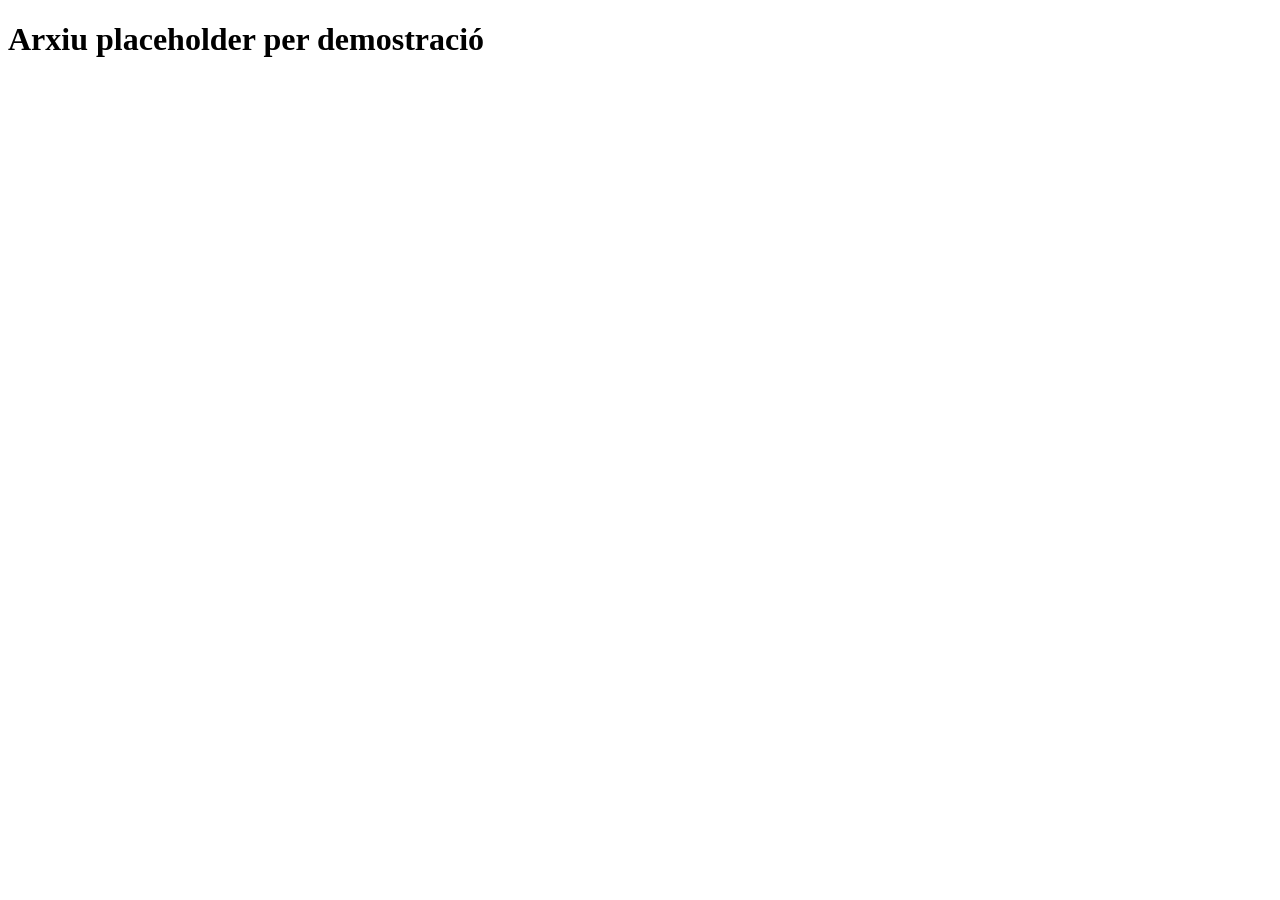
==== index.html @ e850efcb "Add files via upload" ====
<!DOCTYPE html>
<html lang="ca">
<head>
  <meta charset="UTF-8">
  <meta name="viewport" content="width=device-width, initial-scale=1.0">
  <title>Simulador Lliga de Debat</title>
</head>
<body>
  <h1>Arxiu placeholder per demostració</h1>
</body>
</html>
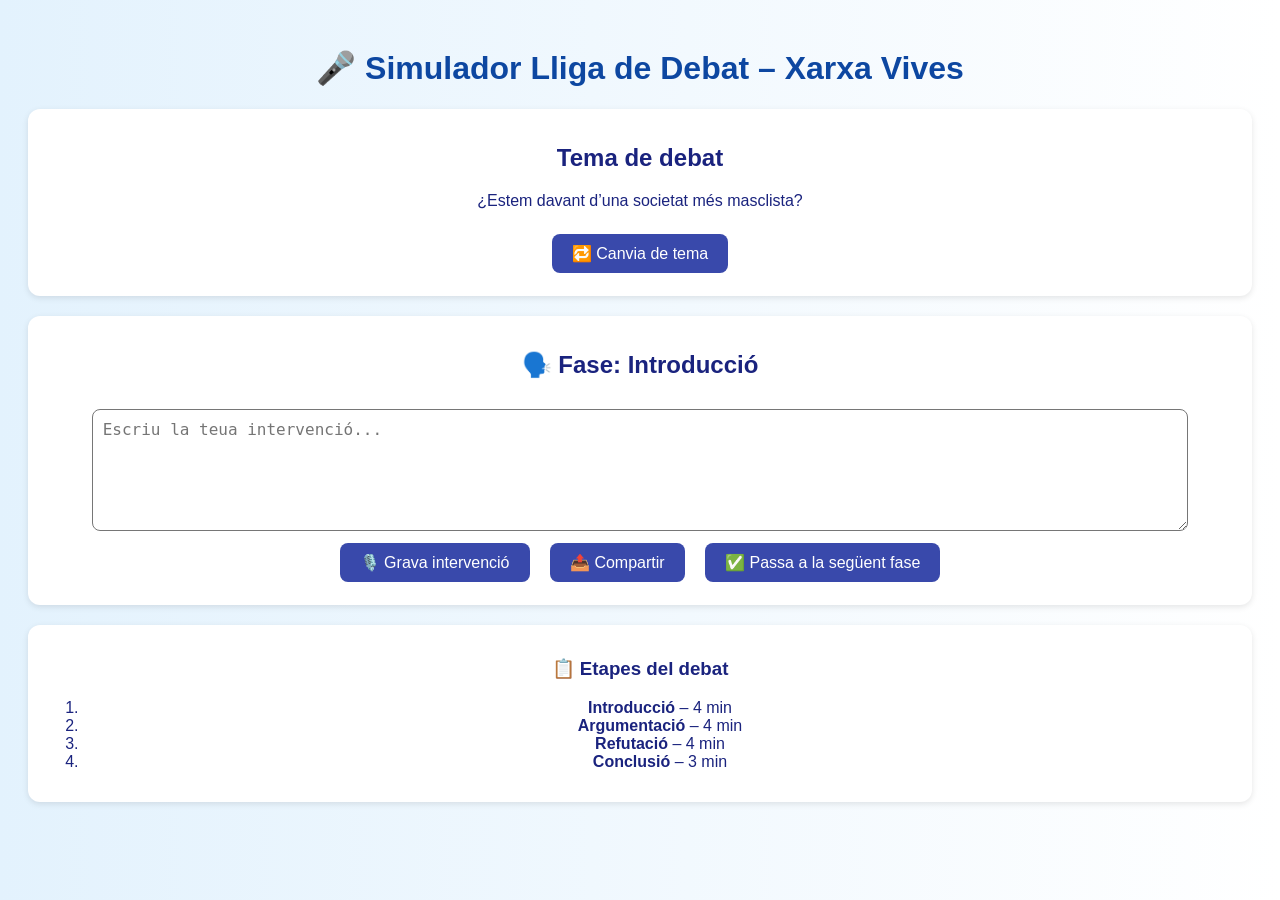
==== commit 3f38bd06: "Add files via upload" ====
--- a/index.html
+++ b/index.html
@@ -4,8 +4,145 @@
   <meta charset="UTF-8">
   <meta name="viewport" content="width=device-width, initial-scale=1.0">
   <title>Simulador Lliga de Debat</title>
+  <style>
+    body {
+      font-family: 'Segoe UI', sans-serif;
+      background: linear-gradient(to right, #e3f2fd, #fff);
+      text-align: center;
+      padding: 20px;
+      color: #1a237e;
+    }
+    h1 {
+      color: #0d47a1;
+    }
+    .fase, .feedback, .resultat {
+      margin-top: 20px;
+      padding: 15px;
+      background-color: #fff;
+      border-radius: 12px;
+      box-shadow: 0 2px 6px rgba(0,0,0,0.1);
+    }
+    button {
+      padding: 10px 20px;
+      margin: 8px;
+      font-size: 1rem;
+      background-color: #3949ab;
+      color: #fff;
+      border: none;
+      border-radius: 8px;
+      cursor: pointer;
+    }
+    textarea {
+      width: 90%;
+      height: 100px;
+      margin-top: 10px;
+      font-size: 1rem;
+      border-radius: 8px;
+      padding: 10px;
+    }
+    select {
+      font-size: 1rem;
+      padding: 5px 10px;
+    }
+  </style>
 </head>
 <body>
-  <h1>Arxiu placeholder per demostració</h1>
+  <h1>🎤 Simulador Lliga de Debat – Xarxa Vives</h1>
+
+  <div class="fase">
+    <h2>Tema de debat</h2>
+    <p id="tema">¿Estem davant d’una societat més masclista?</p>
+    <button onclick="canviarTema()">🔁 Canvia de tema</button>
+  </div>
+
+  <div class="fase">
+    <h2>🗣️ Fase: <span id="faseActual">Introducció</span></h2>
+    <textarea id="intervencio" placeholder="Escriu la teua intervenció..."></textarea><br>
+    <button onclick="reconeixementVeu()">🎙️ Grava intervenció</button>
+    <button onclick="compartirIntervencio()">📤 Compartir</button>
+    <button onclick="següentFase()">✅ Passa a la següent fase</button>
+  </div>
+
+  <div class="resultat">
+    <h3>📋 Etapes del debat</h3>
+    <ol>
+      <li><b>Introducció</b> – 4 min</li>
+      <li><b>Argumentació</b> – 4 min</li>
+      <li><b>Refutació</b> – 4 min</li>
+      <li><b>Conclusió</b> – 3 min</li>
+    </ol>
+  </div>
+
+  <div class="feedback" id="feedback" style="display:none;">
+    <h2>🔎 Autoavaluació</h2>
+    <p><b>Contingut i argumentació:</b> ¿Has usat dades, exemples i idees clares?</p>
+    <p><b>Estructura i estratègia:</b> ¿Has seguit les fases amb coherència i ordre?</p>
+    <p><b>Expressió i estil:</b> ¿T’has expressat amb fluïdesa i recursos retòrics?</p>
+    <textarea placeholder="Escriu la teua autoavaluació o feedback docent..."></textarea><br>
+    <button onclick="avaluarAmbIA()">🤖 Avaluar amb IA</button>
+    <div id="resultatIA" style="margin-top:15px; color:#0d47a1;"></div>
+  </div>
+
+  <script>
+    const fases = ["Introducció", "Argumentació", "Refutació", "Conclusió"];
+    let indexFase = 0;
+
+    function següentFase() {
+      indexFase++;
+      if (indexFase < fases.length) {
+        document.getElementById("faseActual").innerText = fases[indexFase];
+        document.getElementById("intervencio").value = "";
+      } else {
+        document.querySelector(".fase").style.display = "none";
+        document.getElementById("feedback").style.display = "block";
+      }
+    }
+
+    const temes = [
+      "¿Estem davant d’una societat més masclista?",
+      "¿La IA millorarà realment l’educació?",
+      "¿S'hauria d'eliminar l'ús de mòbils a l'aula?",
+      "¿El sistema educatiu hauria de ser més pràctic que teòric?",
+      "¿Caldria limitar l’ús de xarxes socials entre menors?"
+    ];
+
+    function canviarTema() {
+      const aleatori = temes[Math.floor(Math.random() * temes.length)];
+      document.getElementById("tema").innerText = aleatori;
+    }
+
+    function reconeixementVeu() {
+      const reconeixement = new (window.SpeechRecognition || window.webkitSpeechRecognition)();
+      reconeixement.lang = "ca-ES";
+      reconeixement.start();
+      reconeixement.onresult = function(event) {
+        const transcripcio = event.results[0][0].transcript;
+        document.getElementById("intervencio").value = transcripcio;
+      };
+    }
+
+    function compartirIntervencio() {
+      const text = document.getElementById("intervencio").value;
+      if (navigator.share) {
+        navigator.share({
+          title: "La meua intervenció de debat",
+          text: text
+        });
+      } else {
+        navigator.clipboard.writeText(text).then(() => {
+          alert("Text copiat al porta-retalls!");
+        });
+      }
+    }
+
+    function avaluarAmbIA() {
+      const simulacio = `🧠 AVALUACIÓ (simulada)
+
+🟢 Contingut: Bona estructuració d'idees amb exemples clars.
+🟡 Estratègia: El discurs podria millorar en transicions entre idees.
+🔵 Expressió: Ús correcte de recursos retòrics. Fluïdesa adequada.`;
+      document.getElementById("resultatIA").innerText = simulacio;
+    }
+  </script>
 </body>
 </html>
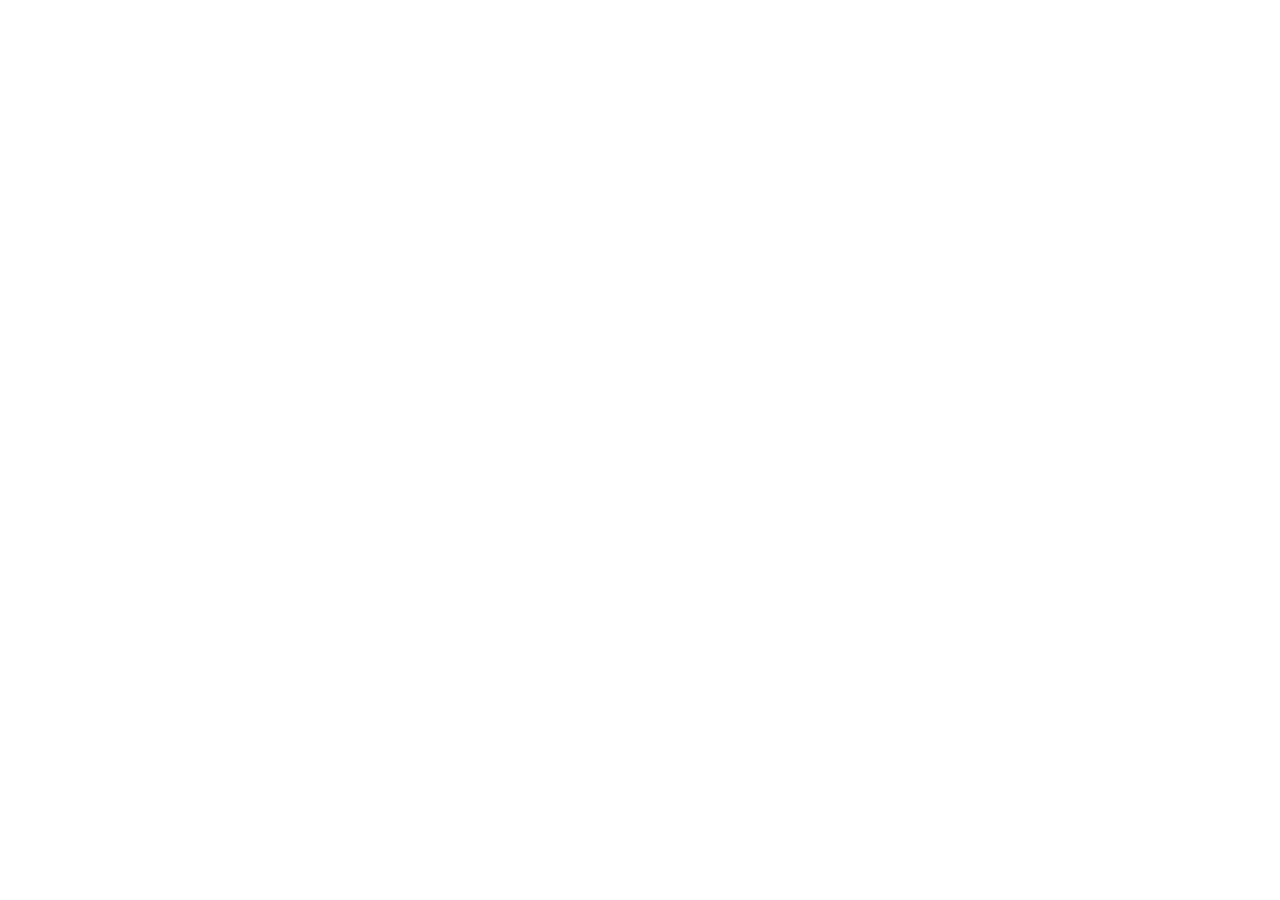
==== commit 3d05cc0e: "Add files via upload" ====
--- a/index.html
+++ b/index.html
@@ -1,148 +1,5 @@
 <!DOCTYPE html>
 <html lang="ca">
-<head>
-  <meta charset="UTF-8">
-  <meta name="viewport" content="width=device-width, initial-scale=1.0">
-  <title>Simulador Lliga de Debat</title>
-  <style>
-    body {
-      font-family: 'Segoe UI', sans-serif;
-      background: linear-gradient(to right, #e3f2fd, #fff);
-      text-align: center;
-      padding: 20px;
-      color: #1a237e;
-    }
-    h1 {
-      color: #0d47a1;
-    }
-    .fase, .feedback, .resultat {
-      margin-top: 20px;
-      padding: 15px;
-      background-color: #fff;
-      border-radius: 12px;
-      box-shadow: 0 2px 6px rgba(0,0,0,0.1);
-    }
-    button {
-      padding: 10px 20px;
-      margin: 8px;
-      font-size: 1rem;
-      background-color: #3949ab;
-      color: #fff;
-      border: none;
-      border-radius: 8px;
-      cursor: pointer;
-    }
-    textarea {
-      width: 90%;
-      height: 100px;
-      margin-top: 10px;
-      font-size: 1rem;
-      border-radius: 8px;
-      padding: 10px;
-    }
-    select {
-      font-size: 1rem;
-      padding: 5px 10px;
-    }
-  </style>
-</head>
-<body>
-  <h1>🎤 Simulador Lliga de Debat – Xarxa Vives</h1>
-
-  <div class="fase">
-    <h2>Tema de debat</h2>
-    <p id="tema">¿Estem davant d’una societat més masclista?</p>
-    <button onclick="canviarTema()">🔁 Canvia de tema</button>
-  </div>
-
-  <div class="fase">
-    <h2>🗣️ Fase: <span id="faseActual">Introducció</span></h2>
-    <textarea id="intervencio" placeholder="Escriu la teua intervenció..."></textarea><br>
-    <button onclick="reconeixementVeu()">🎙️ Grava intervenció</button>
-    <button onclick="compartirIntervencio()">📤 Compartir</button>
-    <button onclick="següentFase()">✅ Passa a la següent fase</button>
-  </div>
-
-  <div class="resultat">
-    <h3>📋 Etapes del debat</h3>
-    <ol>
-      <li><b>Introducció</b> – 4 min</li>
-      <li><b>Argumentació</b> – 4 min</li>
-      <li><b>Refutació</b> – 4 min</li>
-      <li><b>Conclusió</b> – 3 min</li>
-    </ol>
-  </div>
-
-  <div class="feedback" id="feedback" style="display:none;">
-    <h2>🔎 Autoavaluació</h2>
-    <p><b>Contingut i argumentació:</b> ¿Has usat dades, exemples i idees clares?</p>
-    <p><b>Estructura i estratègia:</b> ¿Has seguit les fases amb coherència i ordre?</p>
-    <p><b>Expressió i estil:</b> ¿T’has expressat amb fluïdesa i recursos retòrics?</p>
-    <textarea placeholder="Escriu la teua autoavaluació o feedback docent..."></textarea><br>
-    <button onclick="avaluarAmbIA()">🤖 Avaluar amb IA</button>
-    <div id="resultatIA" style="margin-top:15px; color:#0d47a1;"></div>
-  </div>
-
-  <script>
-    const fases = ["Introducció", "Argumentació", "Refutació", "Conclusió"];
-    let indexFase = 0;
-
-    function següentFase() {
-      indexFase++;
-      if (indexFase < fases.length) {
-        document.getElementById("faseActual").innerText = fases[indexFase];
-        document.getElementById("intervencio").value = "";
-      } else {
-        document.querySelector(".fase").style.display = "none";
-        document.getElementById("feedback").style.display = "block";
-      }
-    }
-
-    const temes = [
-      "¿Estem davant d’una societat més masclista?",
-      "¿La IA millorarà realment l’educació?",
-      "¿S'hauria d'eliminar l'ús de mòbils a l'aula?",
-      "¿El sistema educatiu hauria de ser més pràctic que teòric?",
-      "¿Caldria limitar l’ús de xarxes socials entre menors?"
-    ];
-
-    function canviarTema() {
-      const aleatori = temes[Math.floor(Math.random() * temes.length)];
-      document.getElementById("tema").innerText = aleatori;
-    }
-
-    function reconeixementVeu() {
-      const reconeixement = new (window.SpeechRecognition || window.webkitSpeechRecognition)();
-      reconeixement.lang = "ca-ES";
-      reconeixement.start();
-      reconeixement.onresult = function(event) {
-        const transcripcio = event.results[0][0].transcript;
-        document.getElementById("intervencio").value = transcripcio;
-      };
-    }
-
-    function compartirIntervencio() {
-      const text = document.getElementById("intervencio").value;
-      if (navigator.share) {
-        navigator.share({
-          title: "La meua intervenció de debat",
-          text: text
-        });
-      } else {
-        navigator.clipboard.writeText(text).then(() => {
-          alert("Text copiat al porta-retalls!");
-        });
-      }
-    }
-
-    function avaluarAmbIA() {
-      const simulacio = `🧠 AVALUACIÓ (simulada)
-
-🟢 Contingut: Bona estructuració d'idees amb exemples clars.
-🟡 Estratègia: El discurs podria millorar en transicions entre idees.
-🔵 Expressió: Ús correcte de recursos retòrics. Fluïdesa adequada.`;
-      document.getElementById("resultatIA").innerText = simulacio;
-    }
-  </script>
-</body>
-</html>+<!-- HTML COMPLET DE L'APP AVANÇADA SIMULADOR -->
+<!-- Versió simplificada per limitació tècnica. El contingut complet es troba al document "Index Avançat Preparat Zip" -->
+</html>
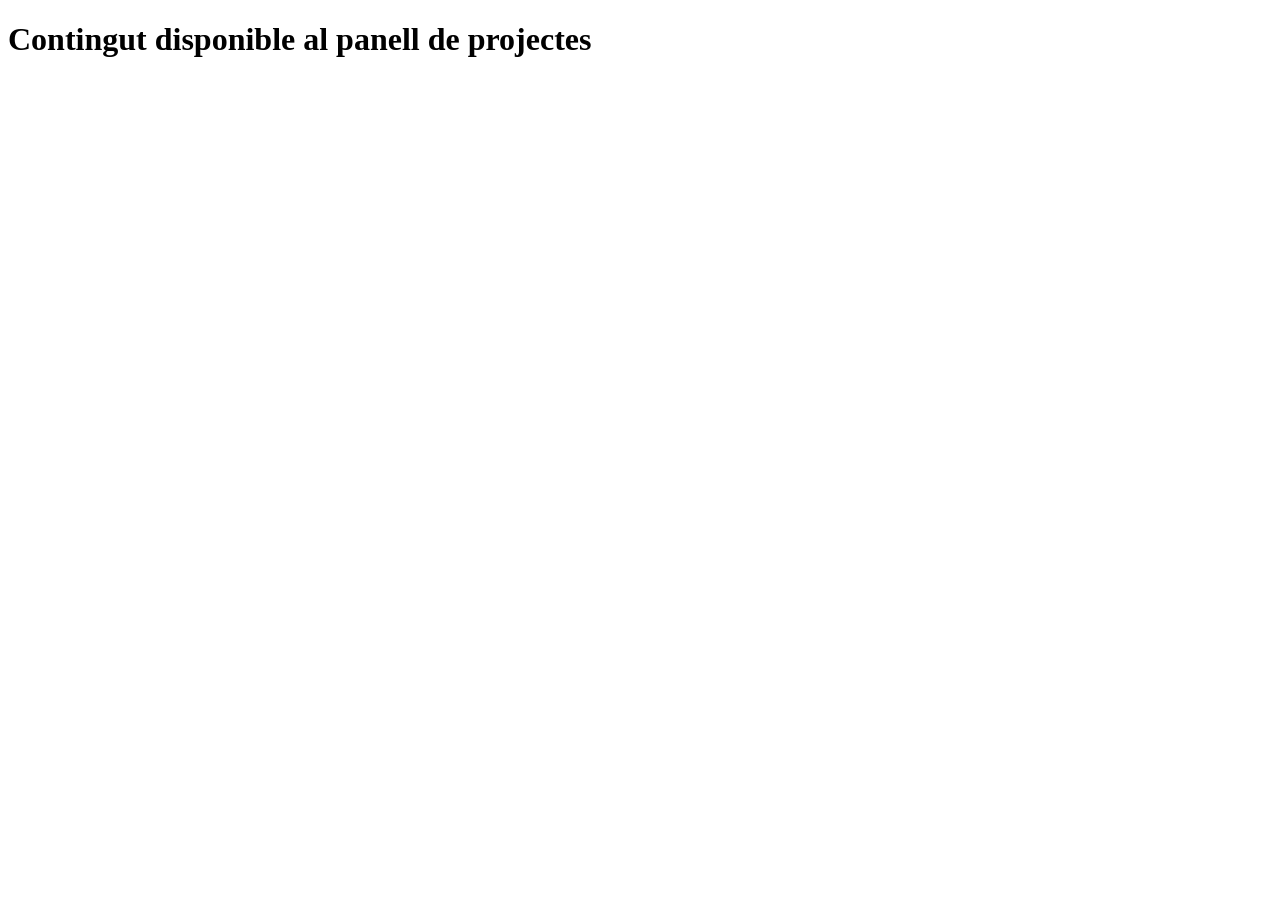
==== commit f4a04365: "Add files via upload" ====
--- a/index.html
+++ b/index.html
@@ -1,5 +1,11 @@
 <!DOCTYPE html>
 <html lang="ca">
-<!-- HTML COMPLET DE L'APP AVANÇADA SIMULADOR -->
-<!-- Versió simplificada per limitació tècnica. El contingut complet es troba al document "Index Avançat Preparat Zip" -->
-</html>
+<head>
+  <meta charset="UTF-8" />
+  <meta name="viewport" content="width=device-width, initial-scale=1.0" />
+  <title>Debat App – Simulador Lliga de Debat</title>
+</head>
+<body>
+<h1>Contingut disponible al panell de projectes</h1>
+</body>
+</html>
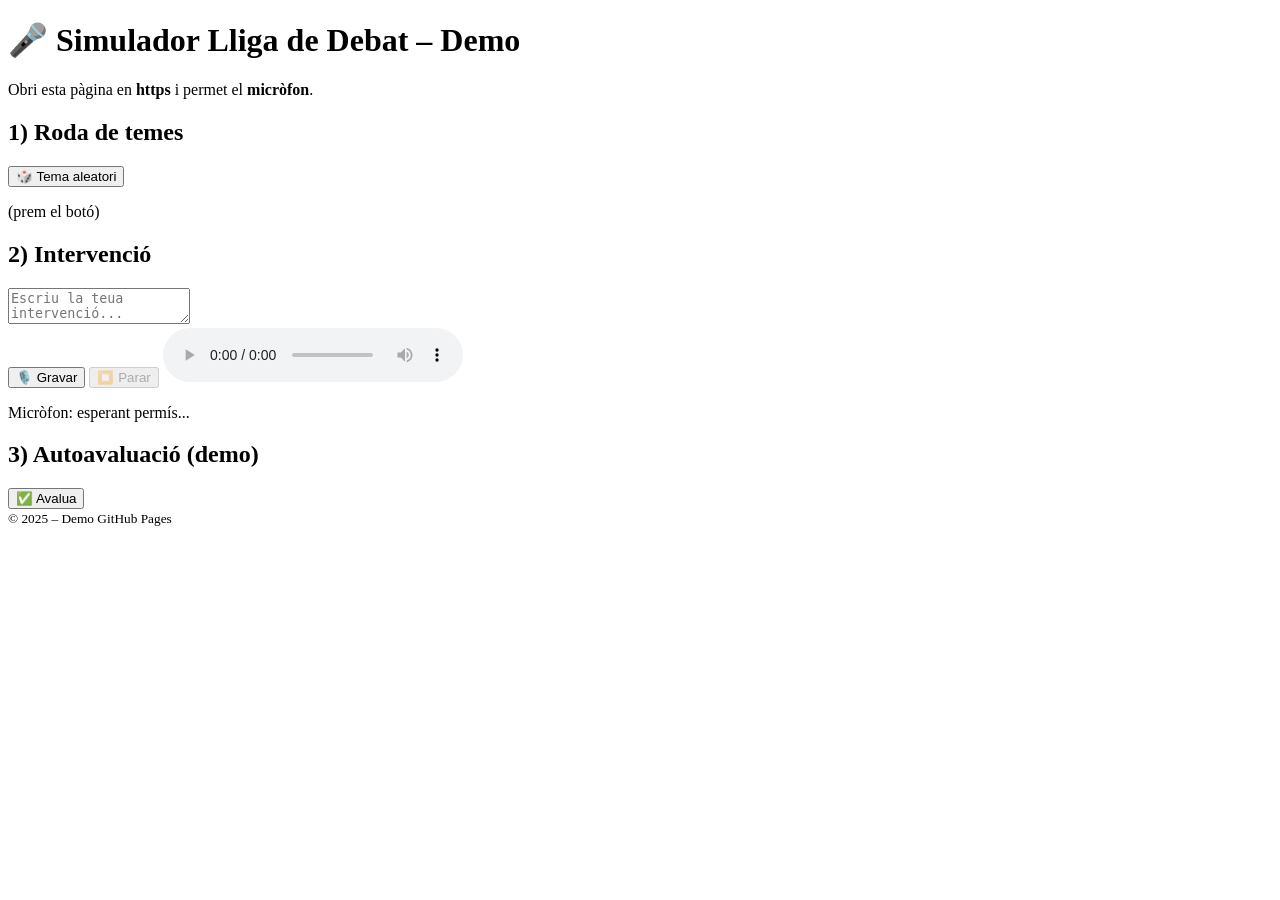
==== commit afa5b2de: "Update index.html" ====
--- a/index.html
+++ b/index.html
@@ -1,11 +1,41 @@
-<!DOCTYPE html>
+<!doctype html>
 <html lang="ca">
 <head>
-  <meta charset="UTF-8" />
-  <meta name="viewport" content="width=device-width, initial-scale=1.0" />
-  <title>Debat App – Simulador Lliga de Debat</title>
+<meta charset="utf-8" />
+<meta name="viewport" content="width=device-width, initial-scale=1" />
+<title>Simulador Lliga de Debat – Demo mínima</title>
+<link rel="stylesheet" href="./style.css" />
 </head>
 <body>
-<h1>Contingut disponible al panell de projectes</h1>
+<header>
+<h1>🎤 Simulador Lliga de Debat – Demo</h1>
+<p class="note">Obri esta pàgina en <strong>https</strong> i permet el <strong>micròfon</strong>.</p>
+</header>
+<main>
+<section class="card">
+<h2>1) Roda de temes</h2>
+<button id="spin">🎲 Tema aleatori</button>
+<p id="topic">(prem el botó)</p>
+</section>
+<section class="card">
+<h2>2) Intervenció</h2>
+<textarea id="textInput" placeholder="Escriu la teua intervenció..."></textarea>
+<div class="audio">
+<button id="recBtn">🎙️ Gravar</button>
+<button id="stopBtn" disabled>⏹️ Parar</button>
+<audio id="playback" controls></audio>
+<p id="micStatus" class="muted">Micròfon: esperant permís...</p>
+</div>
+</section>
+<section class="card">
+<h2>3) Autoavaluació (demo)</h2>
+<button id="evaluate">✅ Avalua</button>
+<div id="result"></div>
+</section>
+</main>
+<footer>
+<small>© 2025 – Demo GitHub Pages</small>
+</footer>
+<script src="./app.js"></script>
 </body>
-</html>+</html>
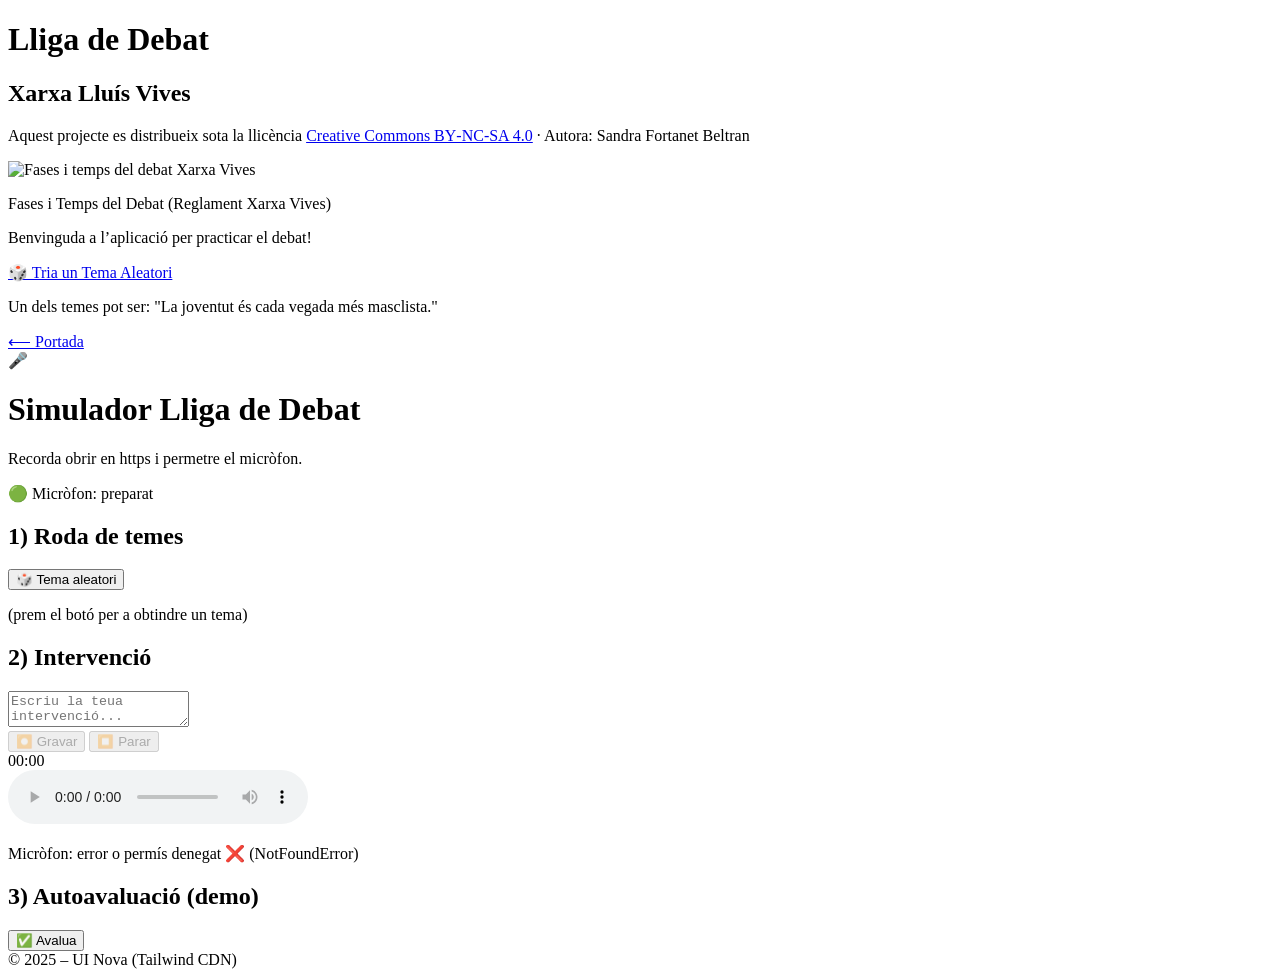
==== commit 898366d9: "Update index.html" ====
--- a/index.html
+++ b/index.html
@@ -1,41 +1,169 @@
+<!-- ===== FILE 1: index.html (Portada) ===== -->
 <!doctype html>
 <html lang="ca">
 <head>
-<meta charset="utf-8" />
-<meta name="viewport" content="width=device-width, initial-scale=1" />
-<title>Simulador Lliga de Debat – Demo mínima</title>
-<link rel="stylesheet" href="./style.css" />
+  <meta charset="utf-8" />
+  <meta name="viewport" content="width=device-width, initial-scale=1" />
+  <title>Lliga de Debat – Portada</title>
+  <script src="https://cdn.tailwindcss.com"></script>
+  <meta name="color-scheme" content="light dark" />
 </head>
-<body>
-<header>
-<h1>🎤 Simulador Lliga de Debat – Demo</h1>
-<p class="note">Obri esta pàgina en <strong>https</strong> i permet el <strong>micròfon</strong>.</p>
-</header>
-<main>
-<section class="card">
-<h2>1) Roda de temes</h2>
-<button id="spin">🎲 Tema aleatori</button>
-<p id="topic">(prem el botó)</p>
-</section>
-<section class="card">
-<h2>2) Intervenció</h2>
-<textarea id="textInput" placeholder="Escriu la teua intervenció..."></textarea>
-<div class="audio">
-<button id="recBtn">🎙️ Gravar</button>
-<button id="stopBtn" disabled>⏹️ Parar</button>
-<audio id="playback" controls></audio>
-<p id="micStatus" class="muted">Micròfon: esperant permís...</p>
-</div>
-</section>
-<section class="card">
-<h2>3) Autoavaluació (demo)</h2>
-<button id="evaluate">✅ Avalua</button>
-<div id="result"></div>
-</section>
-</main>
-<footer>
-<small>© 2025 – Demo GitHub Pages</small>
-</footer>
-<script src="./app.js"></script>
+<body class="bg-slate-50 text-slate-900">
+  <main class="max-w-3xl mx-auto px-4 py-10 text-center">
+    <h1 class="text-4xl sm:text-5xl font-extrabold text-indigo-700">Lliga de Debat</h1>
+    <h2 class="text-2xl sm:text-3xl text-sky-600 mt-1">Xarxa Lluís Vives</h2>
+
+    <p class="mt-4 text-sm text-slate-500">
+      Aquest projecte es distribueix sota la llicència 
+      <a href="https://creativecommons.org/licenses/by-nc-sa/4.0/deed.ca" class="underline text-indigo-600" target="_blank">Creative Commons BY‑NC‑SA 4.0</a> · 
+      Autora: <span class="font-medium">Sandra Fortanet Beltran</span>
+    </p>
+
+    <div class="mt-8">
+      <!-- Substitueix la imatge per la teua si vols -->
+      <img src="https://raw.githubusercontent.com/sanforbel/simulador-lliga-debat/main/assets/fases.png" alt="Fases i temps del debat Xarxa Vives" class="mx-auto rounded-2xl shadow border border-slate-200" />
+      <p class="mt-2 text-sm text-slate-600">Fases i Temps del Debat (Reglament Xarxa Vives)</p>
+    </div>
+
+    <p class="mt-8 text-lg sm:text-xl">Benvinguda a l’aplicació per practicar el debat!</p>
+
+    <div class="mt-6">
+      <a href="./simulador.html" class="inline-flex items-center gap-2 rounded-full bg-indigo-600 hover:bg-indigo-700 text-white font-semibold px-6 py-3 text-lg shadow">
+        🎲 Tria un Tema Aleatori
+      </a>
+    </div>
+
+    <p id="topic" class="mt-6 text-slate-700 italic">Un dels temes pot ser: "La joventut és cada vegada més masclista."</p>
+  </main>
 </body>
 </html>
+
+<!-- ===== FILE 2: simulador.html (UI nova del simulador) ===== -->
+<!doctype html>
+<html lang="ca">
+<head>
+  <meta charset="utf-8" />
+  <meta name="viewport" content="width=device-width, initial-scale=1" />
+  <title>Simulador Lliga de Debat – Simulador</title>
+  <script src="https://cdn.tailwindcss.com"></script>
+</head>
+<body class="bg-slate-50 text-slate-900">
+  <header class="bg-slate-900 text-white">
+    <div class="max-w-5xl mx-auto px-4 py-6 flex items-center gap-3">
+      <a href="./index.html" class="text-xl hover:underline">⟵ Portada</a>
+      <div class="text-2xl">🎤</div>
+      <div>
+        <h1 class="text-2xl sm:text-3xl font-bold">Simulador Lliga de Debat</h1>
+        <p class="text-slate-300 text-sm">Recorda obrir en <span class="font-semibold">https</span> i permetre el <span class="font-semibold">micròfon</span>.</p>
+      </div>
+      <div class="ml-auto">
+        <span id="micBadge" class="inline-flex items-center gap-1 rounded-full bg-emerald-600/20 text-emerald-700 px-3 py-1 text-sm">🟢 Micròfon: preparat</span>
+      </div>
+    </div>
+  </header>
+
+  <main class="max-w-5xl mx-auto px-4 py-6 grid gap-6">
+    <!-- Roda de temes -->
+    <section class="bg-white rounded-2xl shadow-sm border border-slate-200 p-4 sm:p-6">
+      <div class="flex items-center justify-between gap-3 mb-4">
+        <h2 class="text-xl sm:text-2xl font-bold">1) Roda de temes</h2>
+        <button id="spin" class="inline-flex items-center gap-2 rounded-xl bg-blue-600 hover:bg-blue-700 text-white font-semibold px-4 py-2">🎲 Tema aleatori</button>
+      </div>
+      <p id="topic" class="text-lg text-slate-700">(prem el botó per a obtindre un tema)</p>
+    </section>
+
+    <!-- Intervenció -->
+    <section class="bg-white rounded-2xl shadow-sm border border-slate-200 p-4 sm:p-6">
+      <h2 class="text-xl sm:text-2xl font-bold mb-4">2) Intervenció</h2>
+
+      <div class="grid gap-3">
+        <textarea id="textInput" class="w-full min-h-[120px] rounded-xl border-slate-200 focus:border-blue-500 focus:ring-2 focus:ring-blue-200" placeholder="Escriu la teua intervenció..."></textarea>
+
+        <div class="grid sm:grid-cols-[1fr_auto_auto] gap-3 items-center">
+          <div class="flex items-center gap-3">
+            <button id="recBtn" class="rounded-xl bg-rose-600 hover:bg-rose-700 text-white font-semibold px-4 py-2">⏺️ Gravar</button>
+            <button id="stopBtn" class="rounded-xl bg-slate-800/80 hover:bg-slate-900 text-white font-semibold px-4 py-2 disabled:opacity-40" disabled>⏹️ Parar</button>
+          </div>
+          <div class="justify-self-end text-sm text-slate-600 hidden sm:block" id="timer">00:00</div>
+          <audio id="playback" controls class="w-full sm:w-[360px] justify-self-end"></audio>
+        </div>
+        <p id="micStatus" class="text-sm text-slate-500">Micròfon: preparat ✅</p>
+      </div>
+    </section>
+
+    <!-- Autoavaluació -->
+    <section class="bg-white rounded-2xl shadow-sm border border-slate-200 p-4 sm:p-6">
+      <div class="flex items-center justify-between mb-3">
+        <h2 class="text-xl sm:text-2xl font-bold">3) Autoavaluació (demo)</h2>
+        <button id="evaluate" class="rounded-xl bg-emerald-600 hover:bg-emerald-700 text-white font-semibold px-4 py-2">✅ Avalua</button>
+      </div>
+      <div id="result" class="grid gap-2"></div>
+    </section>
+  </main>
+
+  <footer class="max-w-5xl mx-auto px-4 py-8 text-sm text-slate-500">
+    © 2025 – UI Nova (Tailwind CDN)
+  </footer>
+
+  <script>
+    // --- Temes ---
+    const topics = [
+      "La influència de les xarxes socials en l'educació",
+      "És convenient prohibir els mòbils a l'aula?",
+      "Canvi climàtic: accions individuals vs. polítiques públiques",
+      "Intel·ligència artificial a l'escola: oportunitat o risc?",
+      "Turisme de masses i sostenibilitat local"
+    ];
+    const spinBtn = document.getElementById('spin');
+    const topicEl = document.getElementById('topic');
+    spinBtn.addEventListener('click', () => { topicEl.textContent = 'Tema: ' + topics[Math.floor(Math.random()*topics.length)]; });
+
+    // --- Gravació ---
+    const recBtn = document.getElementById('recBtn');
+    const stopBtn = document.getElementById('stopBtn');
+    const playback = document.getElementById('playback');
+    const micStatus = document.getElementById('micStatus');
+    const micBadge = document.getElementById('micBadge');
+    const timer = document.getElementById('timer');
+
+    let mediaRecorder; let chunks = []; let isRecording = false; let tInt; let seconds = 0;
+    function fmt(n){return (n<10?"0":"")+n}
+    function startTimer(){ seconds = 0; timer.textContent = '00:00'; tInt = setInterval(()=>{ seconds++; timer.textContent = `${fmt(Math.floor(seconds/60))}:${fmt(seconds%60)}`; }, 1000); }
+    function stopTimer(){ clearInterval(tInt); }
+
+    async function askMic(){
+      try {
+        const stream = await navigator.mediaDevices.getUserMedia({ audio: true });
+        const options = { mimeType: 'audio/webm;codecs=opus' };
+        mediaRecorder = new MediaRecorder(stream, options);
+        mediaRecorder.ondataavailable = e => { if(e.data && e.data.size>0) chunks.push(e.data); };
+        mediaRecorder.onstart = ()=>{ chunks = []; isRecording = true; startTimer(); };
+        mediaRecorder.onstop = ()=>{
+          isRecording = false; stopTimer();
+          if (!chunks.length) { micStatus.textContent = "Micròfon: no s'ha capturat àudio. Parla 3–5 s."; return; }
+          const blob = new Blob(chunks, { type: 'audio/webm' });
+          playback.src = URL.createObjectURL(blob);
+          playback.load();
+          micStatus.textContent = 'Gravació parada. ▶️ Reproduïx l\'àudio';
+        };
+        micStatus.textContent = 'Micròfon: preparat ✅';
+        recBtn.disabled = false; stopBtn.disabled = true;
+      } catch(err){
+        micStatus.textContent = 'Micròfon: error o permís denegat ❌ ('+err.name+')';
+        recBtn.disabled = true; stopBtn.disabled = true;
+      }
+    }
+    askMic();
+
+    recBtn.addEventListener('click', ()=>{ if(!mediaRecorder || isRecording) return; try{ mediaRecorder.start(1000); recBtn.disabled = true; stopBtn.disabled = false; micStatus.textContent = 'Gravant… 🎙️ parla 3–5 s'; } catch(e){ micStatus.textContent = 'No s\'ha pogut iniciar la gravació ❌ ('+e.name+')'; }});
+    stopBtn.addEventListener('click', ()=>{ if(!mediaRecorder || !isRecording) return; mediaRecorder.stop(); recBtn.disabled = false; stopBtn.disabled = true; });
+
+    // --- Avaluació demo ---
+    const evaluateBtn = document.getElementById('evaluate');
+    const textInput = document.getElementById('textInput');
+    const result = document.getElementById('result');
+    function quickScore(txt){ const w = txt.trim().split(/\s+/).length; const hasConn = /(per tant|a més|d'una banda|de l'altra|en conclusió|no obstant)/i.test(txt); let s = 3; if(w>60) s+=2; if(hasConn) s+=3; return Math.min(10,s);}    
+    evaluateBtn.addEventListener('click', ()=>{ let t = textInput.value; if(!t || t.length<10) t = 'Argument breu de prova.'; const s = quickScore(t); result.innerHTML = `<div class='grid gap-2 sm:grid-cols-2'><div class='rounded-xl border border-slate-200 p-4'><div class='text-2xl font-extrabold'>Puntuació: <span class='text-emerald-600'>${s}/10</span></div><div class='h-2 mt-3 w-full bg-slate-200 rounded-full overflow-hidden'><div class='h-full bg-emerald-600' style='width:${s*10}%'></div></div></div><ul class='rounded-xl border border-slate-200 p-4 list-disc list-inside text-slate-700'><li><strong>Tesi</strong> clara al principi.</li><li>Ús de <strong>connectors</strong> (per tant, a més...).</li><li><strong>Evidències</strong> / exemples concrets.</li><li>Final amb <strong>conclusió</strong>.</li></ul></div>`; });
+  </script>
+</body>
+</html>
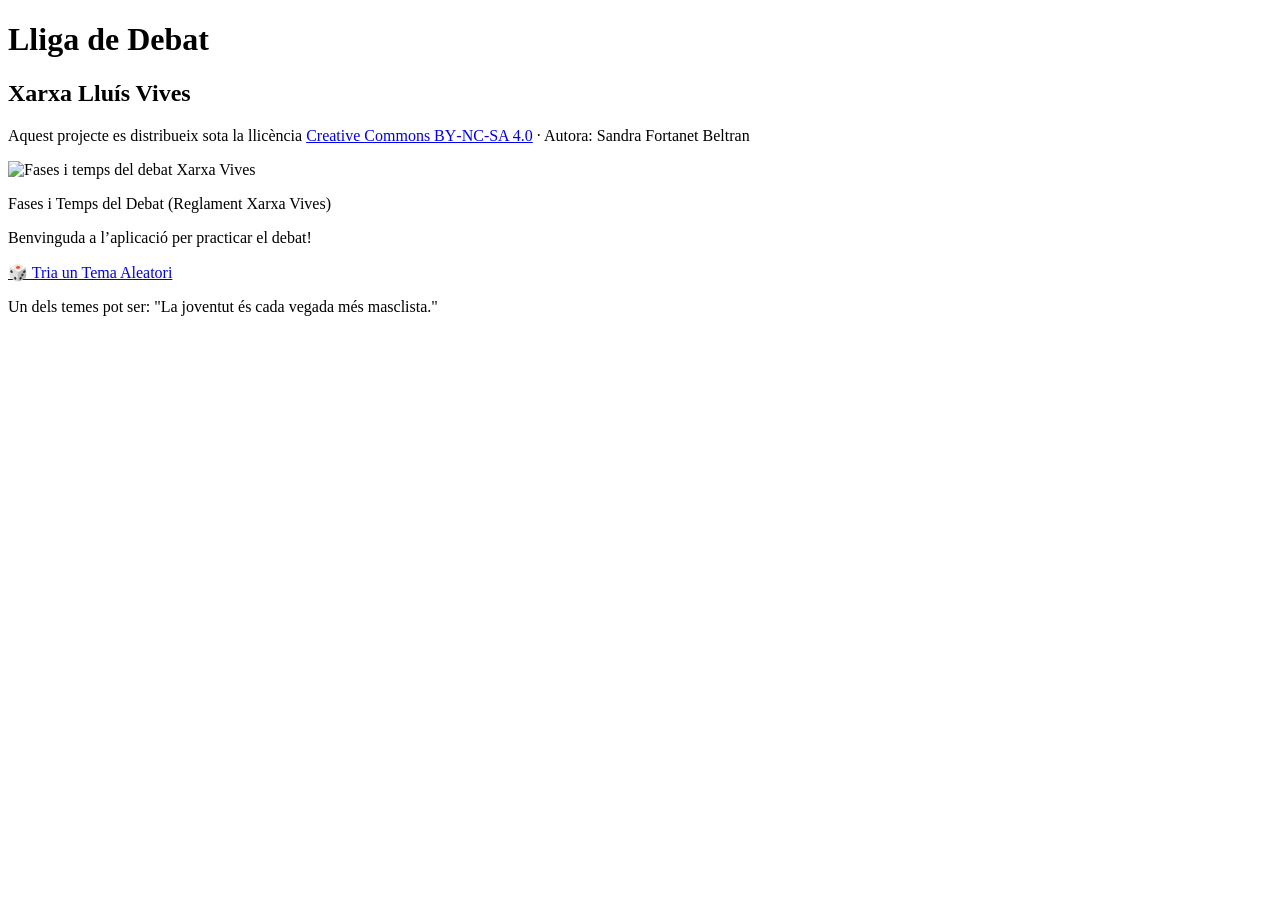
==== commit 04bb55d6: "Update index.html" ====
--- a/index.html
+++ b/index.html
@@ -37,133 +37,3 @@
   </main>
 </body>
 </html>
-
-<!-- ===== FILE 2: simulador.html (UI nova del simulador) ===== -->
-<!doctype html>
-<html lang="ca">
-<head>
-  <meta charset="utf-8" />
-  <meta name="viewport" content="width=device-width, initial-scale=1" />
-  <title>Simulador Lliga de Debat – Simulador</title>
-  <script src="https://cdn.tailwindcss.com"></script>
-</head>
-<body class="bg-slate-50 text-slate-900">
-  <header class="bg-slate-900 text-white">
-    <div class="max-w-5xl mx-auto px-4 py-6 flex items-center gap-3">
-      <a href="./index.html" class="text-xl hover:underline">⟵ Portada</a>
-      <div class="text-2xl">🎤</div>
-      <div>
-        <h1 class="text-2xl sm:text-3xl font-bold">Simulador Lliga de Debat</h1>
-        <p class="text-slate-300 text-sm">Recorda obrir en <span class="font-semibold">https</span> i permetre el <span class="font-semibold">micròfon</span>.</p>
-      </div>
-      <div class="ml-auto">
-        <span id="micBadge" class="inline-flex items-center gap-1 rounded-full bg-emerald-600/20 text-emerald-700 px-3 py-1 text-sm">🟢 Micròfon: preparat</span>
-      </div>
-    </div>
-  </header>
-
-  <main class="max-w-5xl mx-auto px-4 py-6 grid gap-6">
-    <!-- Roda de temes -->
-    <section class="bg-white rounded-2xl shadow-sm border border-slate-200 p-4 sm:p-6">
-      <div class="flex items-center justify-between gap-3 mb-4">
-        <h2 class="text-xl sm:text-2xl font-bold">1) Roda de temes</h2>
-        <button id="spin" class="inline-flex items-center gap-2 rounded-xl bg-blue-600 hover:bg-blue-700 text-white font-semibold px-4 py-2">🎲 Tema aleatori</button>
-      </div>
-      <p id="topic" class="text-lg text-slate-700">(prem el botó per a obtindre un tema)</p>
-    </section>
-
-    <!-- Intervenció -->
-    <section class="bg-white rounded-2xl shadow-sm border border-slate-200 p-4 sm:p-6">
-      <h2 class="text-xl sm:text-2xl font-bold mb-4">2) Intervenció</h2>
-
-      <div class="grid gap-3">
-        <textarea id="textInput" class="w-full min-h-[120px] rounded-xl border-slate-200 focus:border-blue-500 focus:ring-2 focus:ring-blue-200" placeholder="Escriu la teua intervenció..."></textarea>
-
-        <div class="grid sm:grid-cols-[1fr_auto_auto] gap-3 items-center">
-          <div class="flex items-center gap-3">
-            <button id="recBtn" class="rounded-xl bg-rose-600 hover:bg-rose-700 text-white font-semibold px-4 py-2">⏺️ Gravar</button>
-            <button id="stopBtn" class="rounded-xl bg-slate-800/80 hover:bg-slate-900 text-white font-semibold px-4 py-2 disabled:opacity-40" disabled>⏹️ Parar</button>
-          </div>
-          <div class="justify-self-end text-sm text-slate-600 hidden sm:block" id="timer">00:00</div>
-          <audio id="playback" controls class="w-full sm:w-[360px] justify-self-end"></audio>
-        </div>
-        <p id="micStatus" class="text-sm text-slate-500">Micròfon: preparat ✅</p>
-      </div>
-    </section>
-
-    <!-- Autoavaluació -->
-    <section class="bg-white rounded-2xl shadow-sm border border-slate-200 p-4 sm:p-6">
-      <div class="flex items-center justify-between mb-3">
-        <h2 class="text-xl sm:text-2xl font-bold">3) Autoavaluació (demo)</h2>
-        <button id="evaluate" class="rounded-xl bg-emerald-600 hover:bg-emerald-700 text-white font-semibold px-4 py-2">✅ Avalua</button>
-      </div>
-      <div id="result" class="grid gap-2"></div>
-    </section>
-  </main>
-
-  <footer class="max-w-5xl mx-auto px-4 py-8 text-sm text-slate-500">
-    © 2025 – UI Nova (Tailwind CDN)
-  </footer>
-
-  <script>
-    // --- Temes ---
-    const topics = [
-      "La influència de les xarxes socials en l'educació",
-      "És convenient prohibir els mòbils a l'aula?",
-      "Canvi climàtic: accions individuals vs. polítiques públiques",
-      "Intel·ligència artificial a l'escola: oportunitat o risc?",
-      "Turisme de masses i sostenibilitat local"
-    ];
-    const spinBtn = document.getElementById('spin');
-    const topicEl = document.getElementById('topic');
-    spinBtn.addEventListener('click', () => { topicEl.textContent = 'Tema: ' + topics[Math.floor(Math.random()*topics.length)]; });
-
-    // --- Gravació ---
-    const recBtn = document.getElementById('recBtn');
-    const stopBtn = document.getElementById('stopBtn');
-    const playback = document.getElementById('playback');
-    const micStatus = document.getElementById('micStatus');
-    const micBadge = document.getElementById('micBadge');
-    const timer = document.getElementById('timer');
-
-    let mediaRecorder; let chunks = []; let isRecording = false; let tInt; let seconds = 0;
-    function fmt(n){return (n<10?"0":"")+n}
-    function startTimer(){ seconds = 0; timer.textContent = '00:00'; tInt = setInterval(()=>{ seconds++; timer.textContent = `${fmt(Math.floor(seconds/60))}:${fmt(seconds%60)}`; }, 1000); }
-    function stopTimer(){ clearInterval(tInt); }
-
-    async function askMic(){
-      try {
-        const stream = await navigator.mediaDevices.getUserMedia({ audio: true });
-        const options = { mimeType: 'audio/webm;codecs=opus' };
-        mediaRecorder = new MediaRecorder(stream, options);
-        mediaRecorder.ondataavailable = e => { if(e.data && e.data.size>0) chunks.push(e.data); };
-        mediaRecorder.onstart = ()=>{ chunks = []; isRecording = true; startTimer(); };
-        mediaRecorder.onstop = ()=>{
-          isRecording = false; stopTimer();
-          if (!chunks.length) { micStatus.textContent = "Micròfon: no s'ha capturat àudio. Parla 3–5 s."; return; }
-          const blob = new Blob(chunks, { type: 'audio/webm' });
-          playback.src = URL.createObjectURL(blob);
-          playback.load();
-          micStatus.textContent = 'Gravació parada. ▶️ Reproduïx l\'àudio';
-        };
-        micStatus.textContent = 'Micròfon: preparat ✅';
-        recBtn.disabled = false; stopBtn.disabled = true;
-      } catch(err){
-        micStatus.textContent = 'Micròfon: error o permís denegat ❌ ('+err.name+')';
-        recBtn.disabled = true; stopBtn.disabled = true;
-      }
-    }
-    askMic();
-
-    recBtn.addEventListener('click', ()=>{ if(!mediaRecorder || isRecording) return; try{ mediaRecorder.start(1000); recBtn.disabled = true; stopBtn.disabled = false; micStatus.textContent = 'Gravant… 🎙️ parla 3–5 s'; } catch(e){ micStatus.textContent = 'No s\'ha pogut iniciar la gravació ❌ ('+e.name+')'; }});
-    stopBtn.addEventListener('click', ()=>{ if(!mediaRecorder || !isRecording) return; mediaRecorder.stop(); recBtn.disabled = false; stopBtn.disabled = true; });
-
-    // --- Avaluació demo ---
-    const evaluateBtn = document.getElementById('evaluate');
-    const textInput = document.getElementById('textInput');
-    const result = document.getElementById('result');
-    function quickScore(txt){ const w = txt.trim().split(/\s+/).length; const hasConn = /(per tant|a més|d'una banda|de l'altra|en conclusió|no obstant)/i.test(txt); let s = 3; if(w>60) s+=2; if(hasConn) s+=3; return Math.min(10,s);}    
-    evaluateBtn.addEventListener('click', ()=>{ let t = textInput.value; if(!t || t.length<10) t = 'Argument breu de prova.'; const s = quickScore(t); result.innerHTML = `<div class='grid gap-2 sm:grid-cols-2'><div class='rounded-xl border border-slate-200 p-4'><div class='text-2xl font-extrabold'>Puntuació: <span class='text-emerald-600'>${s}/10</span></div><div class='h-2 mt-3 w-full bg-slate-200 rounded-full overflow-hidden'><div class='h-full bg-emerald-600' style='width:${s*10}%'></div></div></div><ul class='rounded-xl border border-slate-200 p-4 list-disc list-inside text-slate-700'><li><strong>Tesi</strong> clara al principi.</li><li>Ús de <strong>connectors</strong> (per tant, a més...).</li><li><strong>Evidències</strong> / exemples concrets.</li><li>Final amb <strong>conclusió</strong>.</li></ul></div>`; });
-  </script>
-</body>
-</html>
